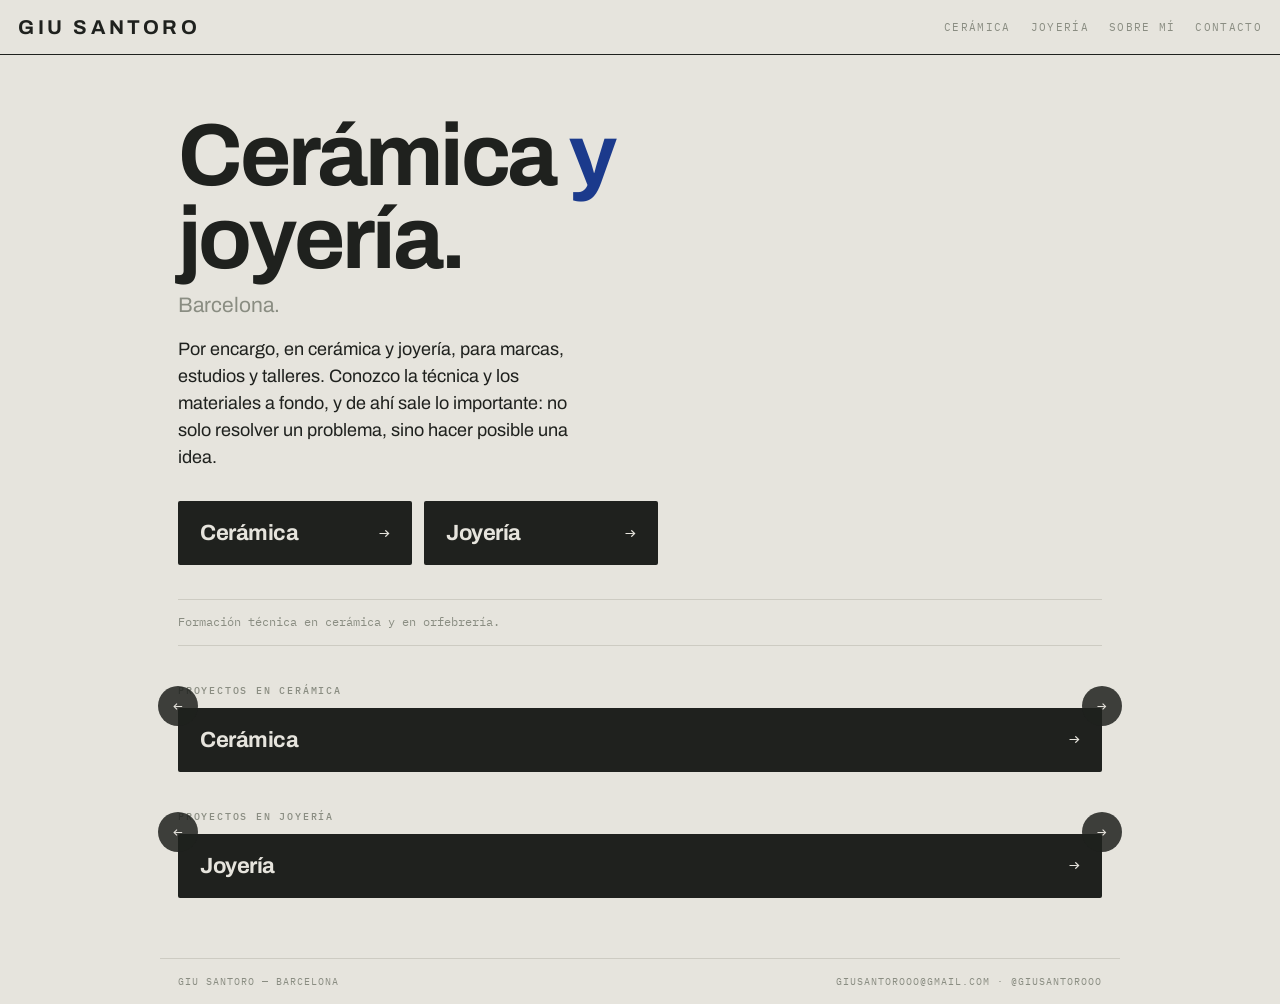
==== index.html @ 6badb2d5 "Home: dos recorridos (carruseles Ceramica y Joyeria)" ====
<!DOCTYPE html>
<html lang="es">
<head>
  <meta charset="utf-8">
  <meta name="viewport" content="width=device-width, initial-scale=1">
  <title>Giu Santoro — Cerámica y joyería, Barcelona</title>
  <meta name="description" content="Giuseppe Santoro. Cerámica y joyería en Barcelona. Modelos, moldes, escultura, decoración, consultoría técnica y trabajo de banco por encargo.">
  <link rel="stylesheet" href="/css/estilo.css">
</head>
<body data-pagina="home">
  <header class="nav">
    <a class="marca" href="/">Giu Santoro</a>
    <nav class="links">
      <a href="/ceramica" data-n="ceramica">Cerámica</a>
      <a href="/joyeria" data-n="joyeria">Joyería</a>
      <a href="/sobre" data-n="sobre">Sobre mí</a>
      <a href="/contacto" data-n="contacto">Contacto</a>
    </nav>
  </header>
  <main>
    <section class="hero" id="hero"></section>
    <div class="tira" id="tira"></div>

    <section class="bloque">
      <div class="eyebrow">Proyectos en cerámica</div>
      <div class="carrusel">
        <button class="flecha izq" id="cer-izq" type="button" aria-label="Anterior">←</button>
        <div class="carril" id="sel-ceramica"></div>
        <button class="flecha der" id="cer-der" type="button" aria-label="Siguiente">→</button>
      </div>
      <div class="sec-cta"><a class="ruta" href="/ceramica"><span>Cerámica</span><i>→</i></a></div>
    </section>

    <section class="bloque sep">
      <div class="eyebrow">Proyectos en joyería</div>
      <div class="carrusel">
        <button class="flecha izq" id="joy-izq" type="button" aria-label="Anterior">←</button>
        <div class="carril" id="sel-joyeria"></div>
        <button class="flecha der" id="joy-der" type="button" aria-label="Siguiente">→</button>
      </div>
      <div class="sec-cta"><a class="ruta" href="/joyeria"><span>Joyería</span><i>→</i></a></div>
    </section>
  </main>
  <footer class="pie">
    <span>Giu Santoro — Barcelona</span>
    <span id="pie-datos"></span>
  </footer>
  <script src="/js/sitio.js"></script>
</body>
</html>
---- css/estilo.css ----
@import url('https://fonts.googleapis.com/css2?family=Archivo:wght@400;500;600;700&family=IBM+Plex+Mono:wght@400;500;600&display=swap');

:root {
  --yeso: #E6E4DD;
  --grafito: #1F211E;
  --cobalto: #1B3A8C;
  --oxido: #8A8D82;
  --linea: #CDCBC2;
}

*, *::before, *::after { box-sizing: border-box; }

body {
  margin: 0;
  background: var(--yeso);
  color: var(--grafito);
  font-family: 'Archivo', system-ui, sans-serif;
  -webkit-font-smoothing: antialiased;
}

button, a.btn { font-family: inherit; cursor: pointer; border: none; background: none; color: inherit; padding: 0; }
a { color: inherit; text-decoration: none; }
button:focus-visible, a:focus-visible { outline: 2px solid var(--cobalto); outline-offset: 3px; }

/* ---------- NAV ---------- */
.nav {
  display: flex; align-items: center; justify-content: space-between; gap: 12px;
  padding: 15px 16px; border-bottom: 1.5px solid var(--grafito);
  position: sticky; top: 0; background: var(--yeso); z-index: 30;
}
.marca { font-size: 16px; font-weight: 700; letter-spacing: 0.14em; text-transform: uppercase; flex: none; transition: color .15s; }
.marca:hover { color: var(--cobalto); }
.links { display: flex; gap: 11px; }
.links a {
  font-family: 'IBM Plex Mono', monospace; font-size: 9.5px; letter-spacing: 0.05em;
  text-transform: uppercase; color: var(--oxido); padding: 3px 0; white-space: nowrap;
  border-bottom: 1.5px solid transparent; transition: color .15s, border-color .15s;
}
.links a:hover { color: var(--grafito); }
.links a.on { color: var(--grafito); border-bottom-color: var(--cobalto); }
@media (min-width: 420px) {
  .nav { padding: 16px 18px; }
  .marca { font-size: 20px; letter-spacing: 0.18em; }
  .links { gap: 20px; }
  .links a { font-size: 11px; letter-spacing: 0.12em; }
}

main { padding: 34px 18px 60px; max-width: 960px; margin: 0 auto; }

/* ---------- HOME ---------- */
.hero { padding: 26px 0 34px; }
.h1 { margin: 0; font-size: 52px; line-height: 0.94; font-weight: 700; letter-spacing: -0.035em; animation: sube .5s ease both; }
.h1 em { font-style: normal; color: var(--cobalto); }
.sub { margin: 14px 0 0; font-size: 21px; color: var(--oxido); }
.caps { margin: 26px 0 0; font-family: 'IBM Plex Mono', monospace; font-size: 12.5px; line-height: 1.9; letter-spacing: 0.03em; white-space: pre-line; }
.cta { display: inline-block; margin-top: 28px; background: var(--grafito); color: var(--yeso); padding: 13px 22px; font-size: 15px; font-weight: 600; border-radius: 2px; transition: background .15s; }
.cta:hover { background: var(--cobalto); }
@media (min-width: 700px) { .h1 { font-size: 88px; } }

.tira { border-top: 1px solid var(--linea); border-bottom: 1px solid var(--linea); padding: 13px 0; font-family: 'IBM Plex Mono', monospace; font-size: 11.5px; color: var(--oxido); line-height: 1.6; }
.bloque { padding-top: 38px; }
.mas { display: inline-block; margin-top: 26px; font-family: 'IBM Plex Mono', monospace; font-size: 12px; letter-spacing: 0.06em; color: var(--cobalto); text-decoration: underline; text-underline-offset: 4px; }

.eyebrow { font-family: 'IBM Plex Mono', monospace; font-size: 10px; font-weight: 500; letter-spacing: 0.18em; text-transform: uppercase; color: var(--oxido); margin-bottom: 9px; }

/* ---------- TÍTULOS ---------- */
.h2 { margin: 0 0 6px; font-size: 38px; font-weight: 700; letter-spacing: -0.03em; }
.h3 { margin: 52px 0 20px; font-size: 26px; font-weight: 700; letter-spacing: -0.02em; padding-top: 26px; border-top: 1.5px solid var(--grafito); }
.intro { margin: 0 0 30px; font-size: 17px; line-height: 1.5; max-width: 44ch; color: var(--oxido); }

/* ---------- SERVICIOS ---------- */
.servicios { display: grid; grid-template-columns: 1fr; }
@media (min-width: 700px) { .servicios { grid-template-columns: 1fr 1fr; column-gap: 34px; } }
.serv { padding: 20px 0; border-top: 1px solid var(--linea); }
.serv h3 { margin: 0 0 4px; font-size: 19px; font-weight: 600; letter-spacing: -0.012em; }
.serv .linea { margin: 0 0 8px; font-family: 'IBM Plex Mono', monospace; font-size: 11.5px; color: var(--cobalto); }
.serv p.txt { margin: 0 0 10px; font-size: 14.5px; line-height: 1.55; }
.verlo { font-family: 'IBM Plex Mono', monospace; font-size: 11px; letter-spacing: 0.06em; color: var(--oxido); text-decoration: underline; text-underline-offset: 3px; }
.verlo:hover { color: var(--cobalto); }

.fases { list-style: none; margin: 0; padding: 0; }
.fases li { display: flex; gap: 16px; padding: 14px 0; border-bottom: 1px solid var(--linea); }
.num { font-family: 'IBM Plex Mono', monospace; font-size: 12px; font-weight: 600; color: var(--cobalto); flex: none; padding-top: 3px; }
.fases strong { display: block; font-size: 16px; font-weight: 600; margin-bottom: 2px; }
.fases span.d { font-size: 14.5px; line-height: 1.5; color: var(--oxido); }

.necesito { display: grid; grid-template-columns: 1fr; gap: 24px; margin-top: 34px; }
@media (min-width: 700px) { .necesito { grid-template-columns: 1fr 1fr; gap: 34px; } }
.necesito p { margin: 0; font-size: 15px; line-height: 1.55; }

/* ---------- ARCHIVO ---------- */
.arch-head { display: flex; align-items: baseline; justify-content: space-between; margin-bottom: 24px; }
.count { font-family: 'IBM Plex Mono', monospace; font-size: 13px; font-weight: 500; }
.count i { color: var(--oxido); font-style: normal; }
.grupo { margin-bottom: 16px; }
.fila { display: flex; flex-wrap: wrap; gap: 6px; align-items: center; }
.mat { font-size: 16px; font-weight: 600; padding: 7px 15px; border: 1.5px solid var(--linea); border-radius: 2px; transition: background .15s, color .15s, border-color .15s; }
.mat:hover { border-color: var(--grafito); }
.mat.on { background: var(--grafito); color: var(--yeso); border-color: var(--grafito); }
.chip { font-family: 'IBM Plex Mono', monospace; font-size: 11px; font-weight: 500; padding: 6px 10px; border: 1px solid var(--linea); border-radius: 2px; transition: background .15s, color .15s, border-color .15s; }
.chip:hover { border-color: var(--cobalto); color: var(--cobalto); }
.chip.on { background: var(--cobalto); color: #fff; border-color: var(--cobalto); }
.reset { font-family: 'IBM Plex Mono', monospace; font-size: 11px; color: var(--oxido); text-decoration: underline; text-underline-offset: 3px; padding: 6px 4px; }

.urlbar { display: flex; align-items: center; justify-content: space-between; gap: 12px; margin-top: 22px; padding: 11px 12px; background: var(--grafito); border-radius: 2px; }
.urlbar code { font-family: 'IBM Plex Mono', monospace; font-size: 11px; color: #B9C6E8; overflow: hidden; text-overflow: ellipsis; white-space: nowrap; }
.copiar { font-family: 'IBM Plex Mono', monospace; font-size: 10px; letter-spacing: 0.1em; text-transform: uppercase; color: var(--yeso); border: 1px solid rgba(230,228,221,0.3); padding: 5px 9px; border-radius: 2px; flex: none; }
.copiar:hover { background: rgba(230,228,221,0.12); }
.narra { margin: 10px 0 26px; font-size: 14.5px; color: var(--oxido); line-height: 1.45; }

/* ---------- CARRUSEL home ---------- */
.carrusel { position: relative; }
.carril { display: flex; gap: 18px; overflow-x: auto; scroll-snap-type: x mandatory; scroll-behavior: smooth; scrollbar-width: none; -ms-overflow-style: none; padding-bottom: 2px; }
.carril::-webkit-scrollbar { display: none; }
.carril .tarj { flex: 0 0 auto; width: 76%; scroll-snap-align: start; }
@media (min-width: 560px) { .carril .tarj { width: 45%; } }
@media (min-width: 900px) { .carril .tarj { width: 30.5%; } }
.flecha { position: absolute; top: 33%; transform: translateY(-50%); z-index: 5; width: 40px; height: 40px; border-radius: 50%; background: var(--grafito); color: var(--yeso); font-family: 'IBM Plex Mono', monospace; font-size: 16px; display: flex; align-items: center; justify-content: center; opacity: .85; transition: opacity .15s, background .15s; }
.flecha:hover { background: var(--cobalto); opacity: 1; }
.flecha.izq { left: -8px; }
.flecha.der { right: -8px; }
@media (min-width: 700px) { .flecha.izq { left: -20px; } .flecha.der { right: -20px; } }

/* ---------- REJILLA ---------- */
.rejilla { display: grid; grid-template-columns: 1fr; gap: 26px 18px; }
@media (min-width: 560px) { .rejilla { grid-template-columns: 1fr 1fr; } }
@media (min-width: 900px) { .rejilla { grid-template-columns: 1fr 1fr 1fr; } }

.tarj { text-align: left; display: flex; flex-direction: column; width: 100%; animation: sube .4s ease both; }
.tarj:hover .foto { filter: brightness(1.06); }
.tarj:hover h3 { color: var(--cobalto); }

.foto {
  position: relative; aspect-ratio: 4/5; border-radius: 2px; overflow: hidden;
  display: flex; align-items: center; justify-content: center; transition: filter .2s;
  background-color: #C3C7CE; background-size: cover; background-position: center;
}
.foto.j { background-color: #B9B6AC; }
.foto.m { background-color: #BEC0C0; }
.foto .ph { font-family: 'IBM Plex Mono', monospace; font-size: 10px; letter-spacing: 0.16em; text-transform: uppercase; color: rgba(31,33,30,0.42); }
.foto-big { aspect-ratio: 16/10; margin-bottom: 16px; }

.tmeta { display: flex; justify-content: space-between; margin: 10px 0 3px; font-family: 'IBM Plex Mono', monospace; font-size: 10px; letter-spacing: 0.06em; }
.tmeta .m { color: var(--cobalto); font-weight: 600; }
.tmeta .a { color: var(--oxido); }
.tarj h3 { margin: 0 0 5px; font-size: 17px; font-weight: 600; line-height: 1.24; letter-spacing: -0.012em; transition: color .15s; }
.ttag { font-family: 'IBM Plex Mono', monospace; font-size: 10.5px; color: var(--oxido); }

/* ---------- FICHA ---------- */
.overlay { position: fixed; inset: 0; background: rgba(31,33,30,0.55); display: flex; align-items: flex-start; justify-content: center; padding: 18px; overflow-y: auto; z-index: 40; }
.ficha { position: relative; background: var(--yeso); max-width: 560px; width: 100%; padding: 20px; border-radius: 2px; animation: sube .3s ease both; }
.cerrar { position: absolute; top: 12px; right: 12px; z-index: 2; width: 30px; height: 30px; background: var(--yeso); border-radius: 2px; font-family: 'IBM Plex Mono', monospace; }
.ficha h2 { margin: 0 0 16px; font-size: 25px; font-weight: 700; line-height: 1.16; letter-spacing: -0.022em; }
.spec { margin: 0 0 20px; border-top: 1px solid var(--linea); font-family: 'IBM Plex Mono', monospace; font-size: 11.5px; }
.spec > div { display: flex; gap: 14px; padding: 7px 0; border-bottom: 1px solid var(--linea); }
.spec dt { color: var(--oxido); letter-spacing: 0.12em; text-transform: uppercase; font-size: 9.5px; width: 82px; flex: none; padding-top: 2px; }
.spec dd { margin: 0; font-weight: 500; }
.cuerpo p { margin: 0 0 12px; font-size: 15.5px; line-height: 1.55; }
.cuerpo strong { color: var(--cobalto); }
.gal { display: grid; grid-template-columns: 1fr 1fr; gap: 8px; margin-top: 16px; }
.gal img { width: 100%; border-radius: 2px; display: block; }

/* ---------- CONTACTO ---------- */
.contacto { margin: 0; border-top: 1px solid var(--linea); max-width: 420px; }
.contacto > div { display: flex; gap: 16px; padding: 12px 0; border-bottom: 1px solid var(--linea); }
.contacto dt { font-family: 'IBM Plex Mono', monospace; font-size: 9.5px; letter-spacing: 0.14em; text-transform: uppercase; color: var(--oxido); width: 90px; flex: none; padding-top: 3px; }
.contacto dd { margin: 0; font-size: 16px; font-weight: 500; }
.contacto dd a:hover { color: var(--cobalto); }

.pie { display: flex; flex-wrap: wrap; gap: 8px 20px; justify-content: space-between; padding: 16px 18px; border-top: 1px solid var(--linea); font-family: 'IBM Plex Mono', monospace; font-size: 10px; letter-spacing: 0.1em; text-transform: uppercase; color: var(--oxido); max-width: 960px; margin: 0 auto; }

/* ---------- HOME · dos vías ---------- */
.lead { margin: 20px 0 0; font-size: 18px; line-height: 1.5; max-width: 42ch; }
.rutas { display: grid; grid-template-columns: 1fr; gap: 12px; margin-top: 30px; max-width: 480px; }
@media (min-width: 560px) { .rutas { grid-template-columns: 1fr 1fr; } }
.ruta { display: flex; align-items: center; justify-content: space-between; gap: 12px; padding: 20px 22px; background: var(--grafito); color: var(--yeso); border-radius: 2px; transition: background .15s; animation: sube .5s ease both; }
.ruta:hover { background: var(--cobalto); }
.ruta span { font-size: 22px; font-weight: 700; letter-spacing: -0.02em; }
.ruta i { font-style: normal; font-family: 'IBM Plex Mono', monospace; font-size: 18px; }

/* ---------- SOBRE MÍ ---------- */
.sobre { max-width: 60ch; margin-top: 8px; }
.sobre p { font-size: 16.5px; line-height: 1.6; margin: 0 0 16px; }
.sobre p:first-child { font-size: 19px; line-height: 1.45; }

@keyframes sube { from { opacity: 0; transform: translateY(9px); } to { opacity: 1; transform: none; } }
@media (prefers-reduced-motion: reduce) { *, *::before, *::after { animation: none !important; transition: none !important; } }

/* ---------- galería: imágenes horizontales a todo el ancho ---------- */
.gal img[src*="esmaltados"], .gal img.ancha { grid-column: 1 / -1; }
.gal img[src*="bagnarota-8"], .gal img[src*="bagnarota-3"] { grid-column: 1 / -1; }
.gal img[src*="zefiro-6abcdc"] { grid-column: 1 / -1; }
.gal img[src*="ovo-10"], .gal img[src*="ovo-11"] { grid-column: 1 / -1; }
.gal img[src*="pulpo-esc-02"], .gal img[src*="pulpo-esc-03"], .gal img[src*="pulpo-esc-04"] { grid-column: 1 / -1; }
.gal img[src*="riace-04"] { grid-column: 1 / -1; }
.gal img[src*="medusa-02"] { grid-column: 1 / -1; }
.gal img[src*="pulpo-dec"] { grid-column: 1 / -1; }
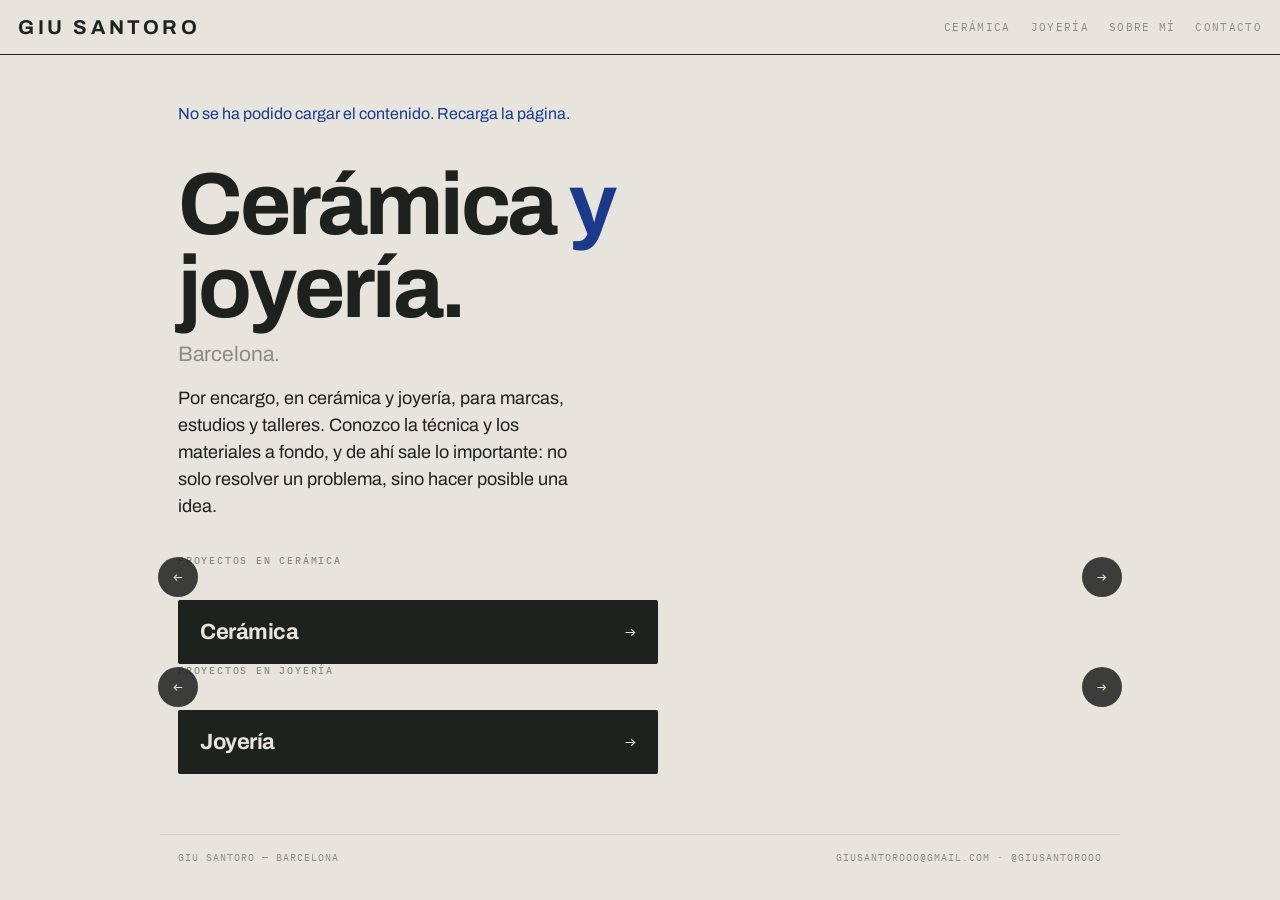
==== commit c041884e: "Home: dos vias en una pantalla" ====
--- a/index.html
+++ b/index.html
@@ -19,27 +19,28 @@
   </header>
   <main>
     <section class="hero" id="hero"></section>
-    <div class="tira" id="tira"></div>
 
-    <section class="bloque">
-      <div class="eyebrow">Proyectos en cerámica</div>
-      <div class="carrusel">
-        <button class="flecha izq" id="cer-izq" type="button" aria-label="Anterior">←</button>
-        <div class="carril" id="sel-ceramica"></div>
-        <button class="flecha der" id="cer-der" type="button" aria-label="Siguiente">→</button>
-      </div>
-      <div class="sec-cta"><a class="ruta" href="/ceramica"><span>Cerámica</span><i>→</i></a></div>
-    </section>
+    <div class="dos-vias">
+      <section class="via">
+        <div class="eyebrow">Proyectos en cerámica</div>
+        <div class="carrusel">
+          <button class="flecha izq" id="cer-izq" type="button" aria-label="Anterior">←</button>
+          <div class="carril" id="sel-ceramica"></div>
+          <button class="flecha der" id="cer-der" type="button" aria-label="Siguiente">→</button>
+        </div>
+        <div class="sec-cta"><a class="ruta" href="/ceramica"><span>Cerámica</span><i>→</i></a></div>
+      </section>
 
-    <section class="bloque sep">
-      <div class="eyebrow">Proyectos en joyería</div>
-      <div class="carrusel">
-        <button class="flecha izq" id="joy-izq" type="button" aria-label="Anterior">←</button>
-        <div class="carril" id="sel-joyeria"></div>
-        <button class="flecha der" id="joy-der" type="button" aria-label="Siguiente">→</button>
-      </div>
-      <div class="sec-cta"><a class="ruta" href="/joyeria"><span>Joyería</span><i>→</i></a></div>
-    </section>
+      <section class="via">
+        <div class="eyebrow">Proyectos en joyería</div>
+        <div class="carrusel">
+          <button class="flecha izq" id="joy-izq" type="button" aria-label="Anterior">←</button>
+          <div class="carril" id="sel-joyeria"></div>
+          <button class="flecha der" id="joy-der" type="button" aria-label="Siguiente">→</button>
+        </div>
+        <div class="sec-cta"><a class="ruta" href="/joyeria"><span>Joyería</span><i>→</i></a></div>
+      </section>
+    </div>
   </main>
   <footer class="pie">
     <span>Giu Santoro — Barcelona</span>
--- a/css/estilo.css
+++ b/css/estilo.css
@@ -195,3 +195,7 @@
 .gal img[src*="riace-04"] { grid-column: 1 / -1; }
 .gal img[src*="medusa-02"] { grid-column: 1 / -1; }
 .gal img[src*="pulpo-dec"] { grid-column: 1 / -1; }
+
+/* ---------- HOME · botón de sección bajo el carrusel ---------- */
+.sec-cta { max-width: 480px; margin-top: 22px; }
+.bloque.sep { border-top: 1px solid var(--linea); margin-top: 30px; }
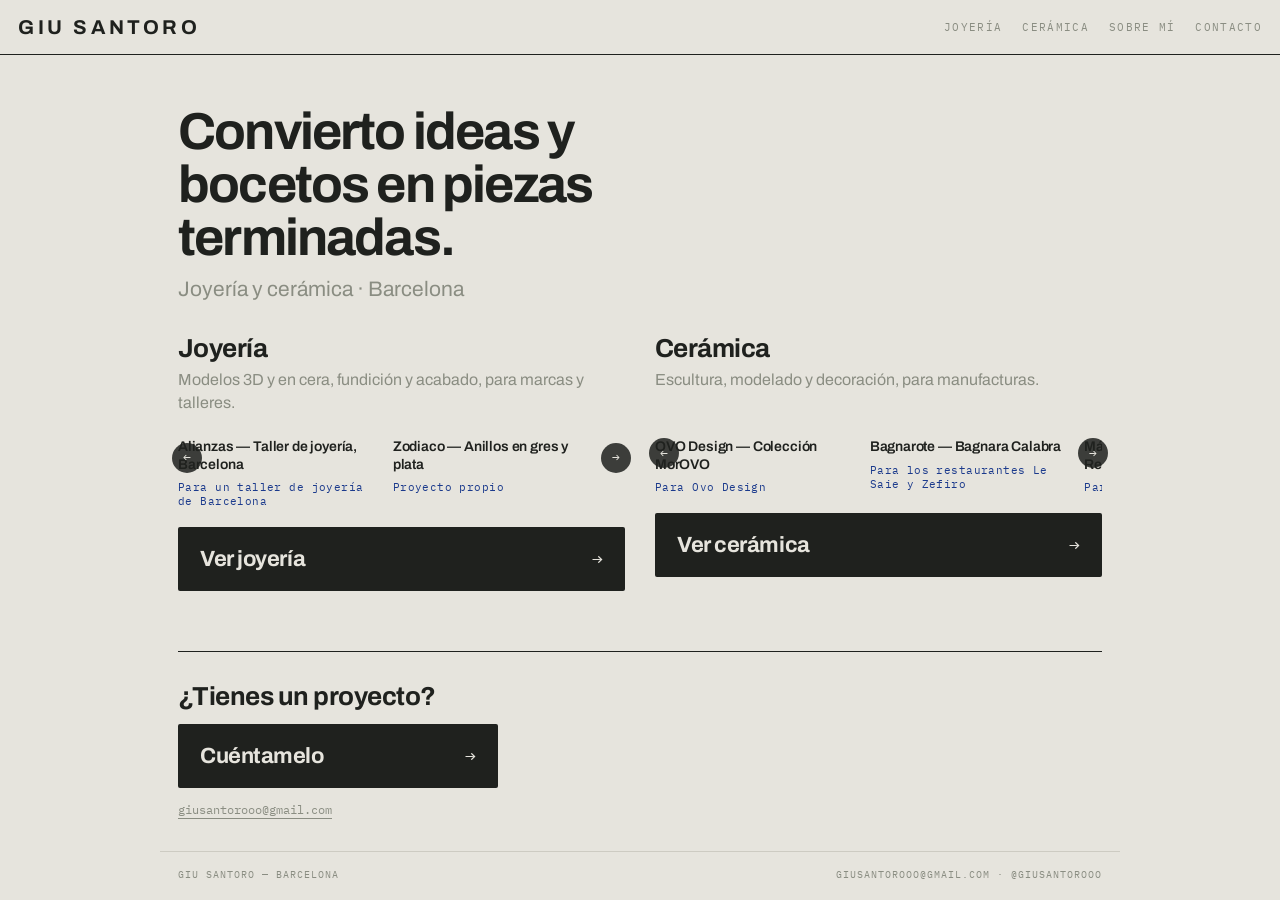
==== commit 215b9837: "Sitio: nueva estructura y textos (home, joyería, cerámica, sobre, contacto) Co-Authored-By: Claude O" ====
--- a/index.html
+++ b/index.html
@@ -4,15 +4,15 @@
   <meta charset="utf-8">
   <meta name="viewport" content="width=device-width, initial-scale=1">
   <title>Giu Santoro — Cerámica y joyería, Barcelona</title>
-  <meta name="description" content="Giuseppe Santoro. Cerámica y joyería en Barcelona. Modelos, moldes, escultura, decoración, consultoría técnica y trabajo de banco por encargo.">
+  <meta name="description" content="Giu Santoro, orfebre y ceramista en Barcelona. Convierto ideas y bocetos en piezas terminadas: joyería para marcas y talleres, cerámica para manufacturas.">
   <link rel="stylesheet" href="/css/estilo.css">
 </head>
 <body data-pagina="home">
   <header class="nav">
     <a class="marca" href="/">Giu Santoro</a>
     <nav class="links">
+      <a href="/joyeria" data-n="joyeria">Joyería</a>
       <a href="/ceramica" data-n="ceramica">Cerámica</a>
-      <a href="/joyeria" data-n="joyeria">Joyería</a>
       <a href="/sobre" data-n="sobre">Sobre mí</a>
       <a href="/contacto" data-n="contacto">Contacto</a>
     </nav>
@@ -22,23 +22,25 @@
 
     <div class="dos-vias">
       <section class="via">
-        <div class="eyebrow">Proyectos en cerámica</div>
+        <h2 class="via-tit">Joyería</h2>
+        <p class="via-txt" id="txt-joyeria"></p>
+        <div class="carrusel">
+          <button class="flecha izq" id="joy-izq" type="button" aria-label="Anterior">←</button>
+          <div class="carril" id="sel-joyeria"></div>
+          <button class="flecha der" id="joy-der" type="button" aria-label="Siguiente">→</button>
+        </div>
+        <div class="sec-cta"><a class="ruta" href="/joyeria"><span>Ver joyería</span><i>→</i></a></div>
+      </section>
+
+      <section class="via">
+        <h2 class="via-tit">Cerámica</h2>
+        <p class="via-txt" id="txt-ceramica"></p>
         <div class="carrusel">
           <button class="flecha izq" id="cer-izq" type="button" aria-label="Anterior">←</button>
           <div class="carril" id="sel-ceramica"></div>
           <button class="flecha der" id="cer-der" type="button" aria-label="Siguiente">→</button>
         </div>
-        <div class="sec-cta"><a class="ruta" href="/ceramica"><span>Cerámica</span><i>→</i></a></div>
-      </section>
-
-      <section class="via">
-        <div class="eyebrow">Proyectos en joyería</div>
-        <div class="carrusel">
-          <button class="flecha izq" id="joy-izq" type="button" aria-label="Anterior">←</button>
-          <div class="carril" id="sel-joyeria"></div>
-          <button class="flecha der" id="joy-der" type="button" aria-label="Siguiente">→</button>
-        </div>
-        <div class="sec-cta"><a class="ruta" href="/joyeria"><span>Joyería</span><i>→</i></a></div>
+        <div class="sec-cta"><a class="ruta" href="/ceramica"><span>Ver cerámica</span><i>→</i></a></div>
       </section>
     </div>
   </main>
--- a/css/estilo.css
+++ b/css/estilo.css
@@ -199,3 +199,40 @@
 /* ---------- HOME · botón de sección bajo el carrusel ---------- */
 .sec-cta { max-width: 480px; margin-top: 22px; }
 .bloque.sep { border-top: 1px solid var(--linea); margin-top: 30px; }
+
+/* ---------- HOME · una pantalla: hero compacto + dos vías ---------- */
+body[data-pagina="home"] .hero { padding: 16px 0 18px; }
+body[data-pagina="home"] .h1 { font-size: 38px; }
+body[data-pagina="home"] .lead { margin-top: 12px; font-size: 16px; max-width: 60ch; }
+@media (min-width: 700px) { body[data-pagina="home"] .h1 { font-size: 52px; } }
+
+.dos-vias { display: grid; grid-template-columns: minmax(0, 1fr); gap: 38px; }
+.dos-vias .via { min-width: 0; }
+.dos-vias .eyebrow { margin-bottom: 8px; }
+.dos-vias .sec-cta { max-width: none; margin-top: 14px; }
+.dos-vias .tmeta, .dos-vias .ttag { display: none; }
+.dos-vias .tarj h3 { font-size: 14px; margin-top: 8px; }
+@media (min-width: 760px) {
+  .dos-vias { grid-template-columns: minmax(0, 1fr) minmax(0, 1fr); gap: 30px; align-items: start; }
+  .dos-vias .carril .tarj { width: 44%; }
+  .dos-vias .flecha { width: 30px; height: 30px; font-size: 13px; }
+  .dos-vias .flecha.izq { left: -6px; }
+  .dos-vias .flecha.der { right: -6px; }
+}
+.gal img[src*="alianzas-02"] { grid-column: 1 / -1; }
+
+/* ---------- HOME · titolo e offerta di ogni via ---------- */
+.via-tit { margin: 0; font-size: 26px; font-weight: 700; letter-spacing: -0.02em; }
+.via-txt { margin: 6px 0 16px; font-size: 16px; line-height: 1.45; color: var(--oxido); max-width: 46ch; }
+body[data-pagina="home"] .h1 { max-width: 18ch; line-height: 1.02; }
+body[data-pagina="home"] .hero { padding-bottom: 34px; }
+@media (min-width: 760px) { .via-txt { min-height: 2.9em; } }
+
+/* ---------- etichetta progetto, nota servizi, contatto in fondo ---------- */
+.etq { font-family: 'IBM Plex Mono', monospace; font-size: 10.5px; letter-spacing: 0.04em; color: var(--cobalto); margin: 0 0 3px; }
+.dos-vias .etq { margin-top: 2px; }
+.nota { margin: 18px 0 0; padding-top: 14px; border-top: 1px solid var(--linea); font-size: 14.5px; color: var(--oxido); max-width: 60ch; }
+.pie-cta { max-width: 924px; width: calc(100% - 36px); margin: 0 auto; padding: 30px 0 34px; border-top: 1.5px solid var(--grafito); display: grid; gap: 14px; }
+.pie-cta p { margin: 0; font-size: 26px; font-weight: 700; letter-spacing: -0.02em; }
+.pie-cta .ruta { max-width: 320px; }
+.pie-mail { font-family: 'IBM Plex Mono', monospace; font-size: 12px; color: var(--oxido); text-decoration: underline; text-underline-offset: 4px; }
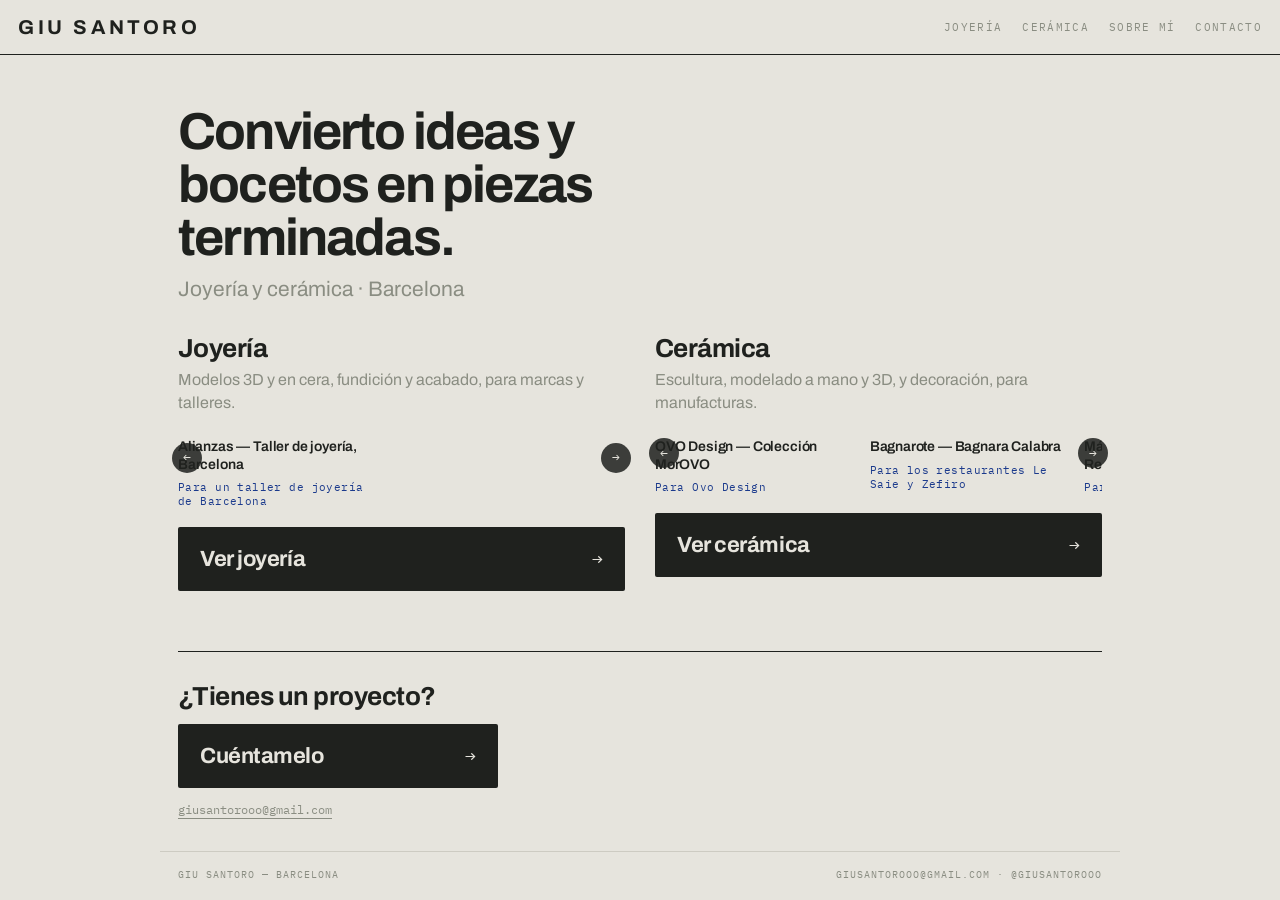
==== commit f6a66339: "Arreglo home (caché del navegador), textos directos, 3D en títulos, Zodiaco solo en cerámica, sin 'C" ====
--- a/index.html
+++ b/index.html
@@ -5,7 +5,7 @@
   <meta name="viewport" content="width=device-width, initial-scale=1">
   <title>Giu Santoro — Cerámica y joyería, Barcelona</title>
   <meta name="description" content="Giu Santoro, orfebre y ceramista en Barcelona. Convierto ideas y bocetos en piezas terminadas: joyería para marcas y talleres, cerámica para manufacturas.">
-  <link rel="stylesheet" href="/css/estilo.css">
+  <link rel="stylesheet" href="/css/estilo.css?v=20261012">
 </head>
 <body data-pagina="home">
   <header class="nav">
@@ -48,6 +48,6 @@
     <span>Giu Santoro — Barcelona</span>
     <span id="pie-datos"></span>
   </footer>
-  <script src="/js/sitio.js"></script>
+  <script src="/js/sitio.js?v=20261012"></script>
 </body>
 </html>
--- a/css/estilo.css
+++ b/css/estilo.css
@@ -236,3 +236,4 @@
 .pie-cta p { margin: 0; font-size: 26px; font-weight: 700; letter-spacing: -0.02em; }
 .pie-cta .ruta { max-width: 320px; }
 .pie-mail { font-family: 'IBM Plex Mono', monospace; font-size: 12px; color: var(--oxido); text-decoration: underline; text-underline-offset: 4px; }
+.nota p { margin: 0 0 6px; }
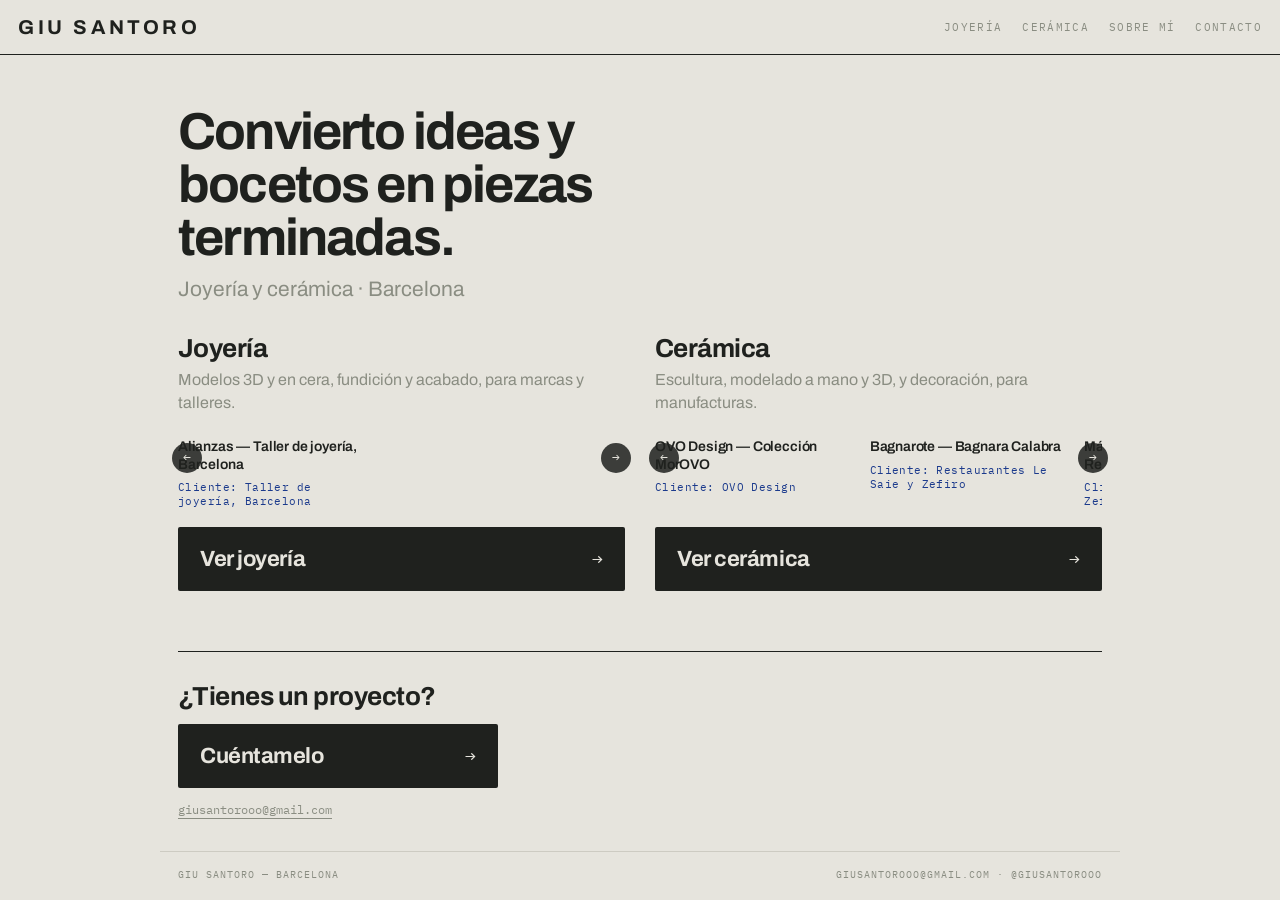
==== commit 7fbee0a8: "Proyectos: etiqueta 'Cliente: …'; OVO Design con créditos de diseño y realización Co-Authored-By: Cl" ====
--- a/index.html
+++ b/index.html
@@ -48,6 +48,6 @@
     <span>Giu Santoro — Barcelona</span>
     <span id="pie-datos"></span>
   </footer>
-  <script src="/js/sitio.js?v=20261012"></script>
+  <script src="/js/sitio.js?v=20261012b"></script>
 </body>
 </html>
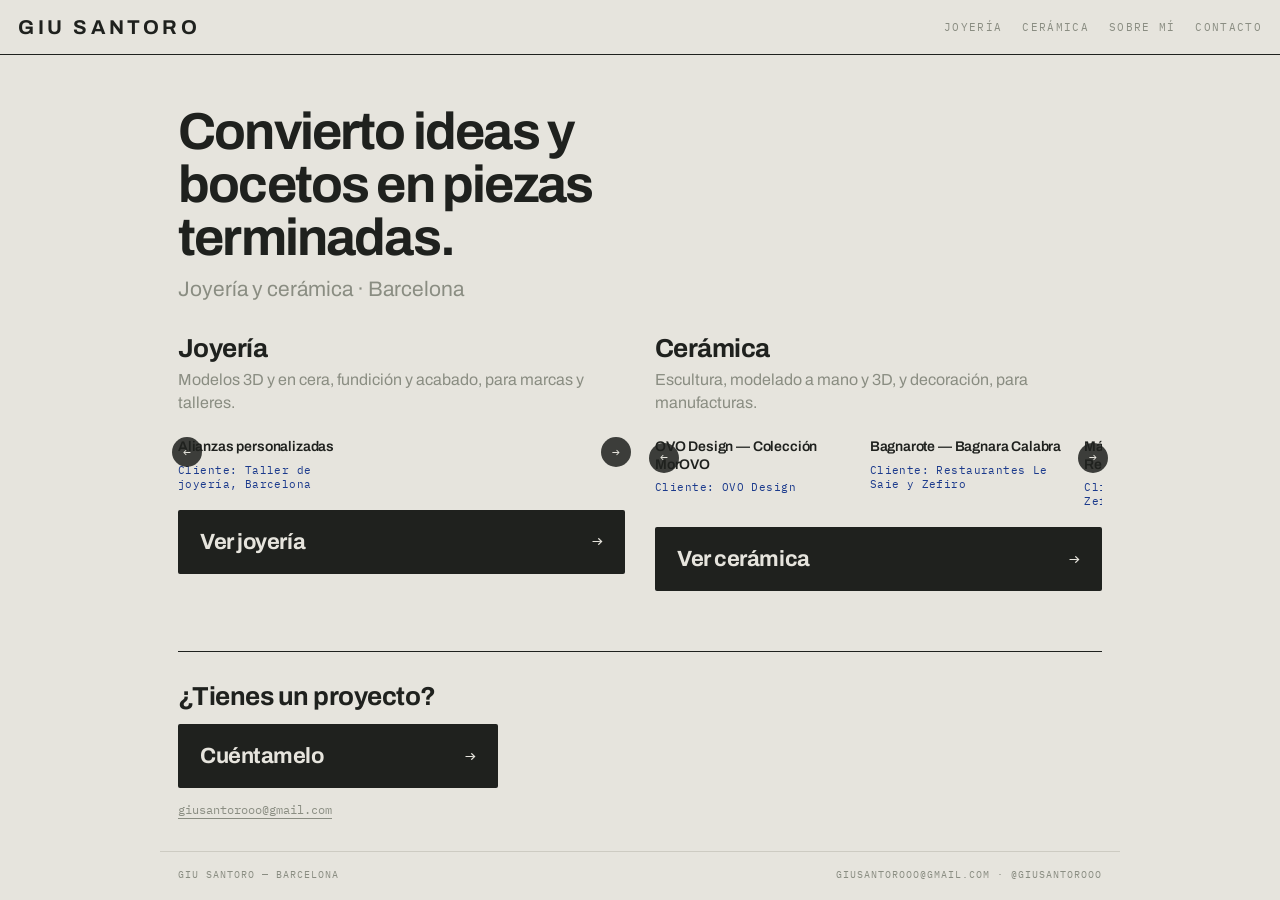
==== commit b685fa7b: "Anteprima dei link (Open Graph), nome Giuseppe Santoro, dati per Google Co-Authored-By: Claude Opus " ====
--- a/index.html
+++ b/index.html
@@ -3,8 +3,22 @@
 <head>
   <meta charset="utf-8">
   <meta name="viewport" content="width=device-width, initial-scale=1">
-  <title>Giu Santoro — Cerámica y joyería, Barcelona</title>
-  <meta name="description" content="Giu Santoro, orfebre y ceramista en Barcelona. Convierto ideas y bocetos en piezas terminadas: joyería para marcas y talleres, cerámica para manufacturas.">
+  <title>Giu Santoro (Giuseppe Santoro) — Joyería y cerámica, Barcelona</title>
+  <!-- SEO -->
+  <meta name="description" content="Giuseppe Santoro (Giu Santoro), orfebre y ceramista en Barcelona. Convierto ideas y bocetos en piezas terminadas: joyería para marcas y talleres, cerámica para manufacturas y diseñadores.">
+  <link rel="canonical" href="https://giusantoro.com/">
+  <meta property="og:type" content="website">
+  <meta property="og:site_name" content="Giu Santoro">
+  <meta property="og:locale" content="es_ES">
+  <meta property="og:url" content="https://giusantoro.com/">
+  <meta property="og:title" content="Giu Santoro (Giuseppe Santoro) — Joyería y cerámica, Barcelona">
+  <meta property="og:description" content="Giuseppe Santoro (Giu Santoro), orfebre y ceramista en Barcelona. Convierto ideas y bocetos en piezas terminadas: joyería para marcas y talleres, cerámica para manufacturas y diseñadores.">
+  <meta property="og:image" content="https://giusantoro.com/img/og-home.jpg">
+  <meta property="og:image:width" content="1200">
+  <meta property="og:image:height" content="630">
+  <meta name="twitter:card" content="summary_large_image">
+  <script type="application/ld+json">{"@context": "https://schema.org", "@type": "Person", "name": "Giuseppe Santoro", "alternateName": "Giu Santoro", "jobTitle": "Orfebre y ceramista", "url": "https://giusantoro.com/", "address": {"@type": "PostalAddress", "addressLocality": "Barcelona", "addressCountry": "ES"}, "sameAs": ["https://www.instagram.com/giusantorooo/"]}</script>
+  <!-- /SEO -->
   <link rel="stylesheet" href="/css/estilo.css?v=20261012">
 </head>
 <body data-pagina="home">
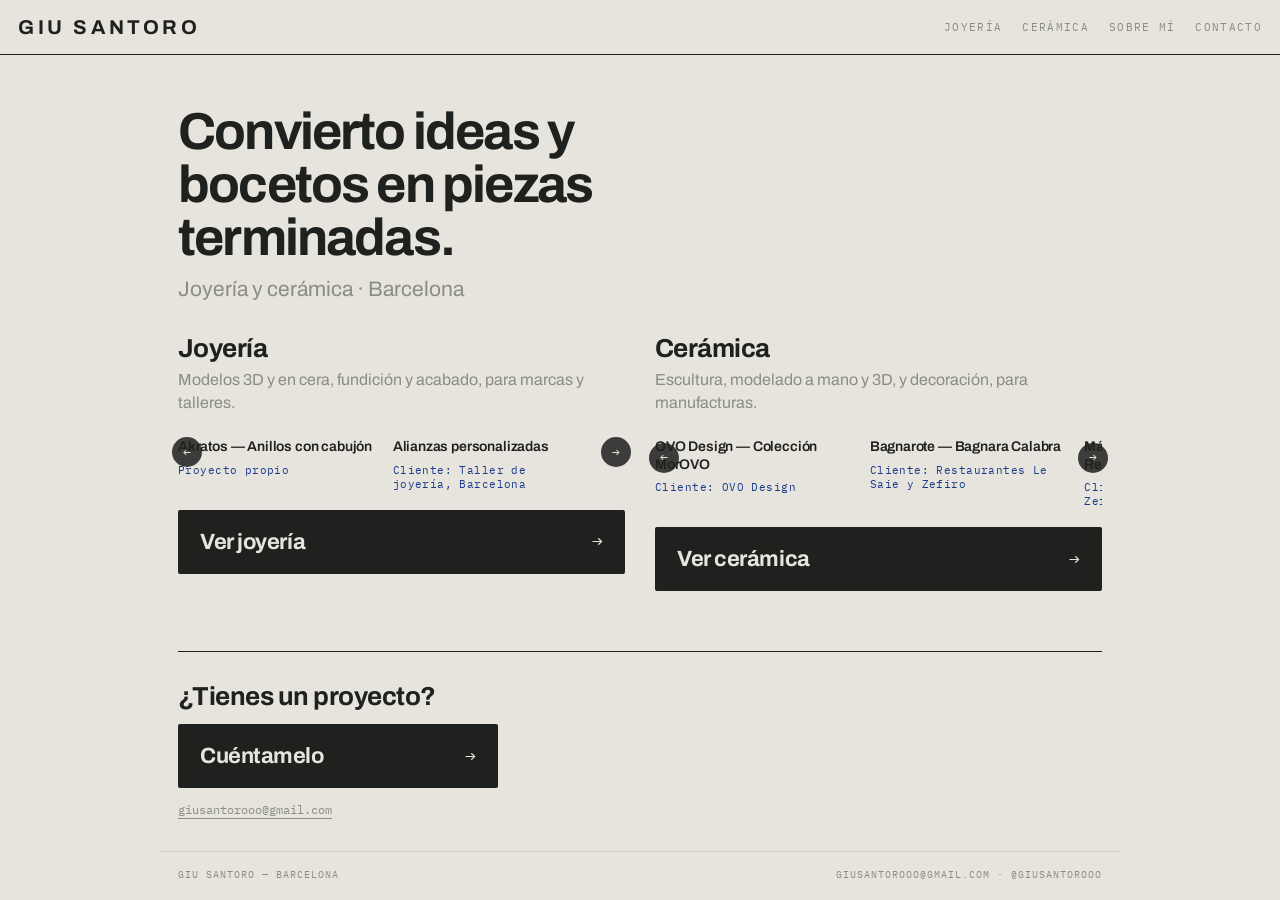
==== commit 6499ad24: "Akratos: plano técnico y render 3D en la galería Co-Authored-By: Claude Opus 5.5 <noreply@anthropic." ====
--- a/index.html
+++ b/index.html
@@ -19,7 +19,7 @@
   <meta name="twitter:card" content="summary_large_image">
   <script type="application/ld+json">{"@context": "https://schema.org", "@type": "Person", "name": "Giuseppe Santoro", "alternateName": "Giu Santoro", "jobTitle": "Orfebre y ceramista", "url": "https://giusantoro.com/", "address": {"@type": "PostalAddress", "addressLocality": "Barcelona", "addressCountry": "ES"}, "sameAs": ["https://www.instagram.com/giusantorooo/"]}</script>
   <!-- /SEO -->
-  <link rel="stylesheet" href="/css/estilo.css?v=20261012">
+  <link rel="stylesheet" href="/css/estilo.css?v=20261012c">
 </head>
 <body data-pagina="home">
   <header class="nav">
--- a/css/estilo.css
+++ b/css/estilo.css
@@ -237,3 +237,4 @@
 .pie-cta .ruta { max-width: 320px; }
 .pie-mail { font-family: 'IBM Plex Mono', monospace; font-size: 12px; color: var(--oxido); text-decoration: underline; text-underline-offset: 4px; }
 .nota p { margin: 0 0 6px; }
+.gal img[src*="cabujon-3d"] { grid-column: 1 / -1; }
